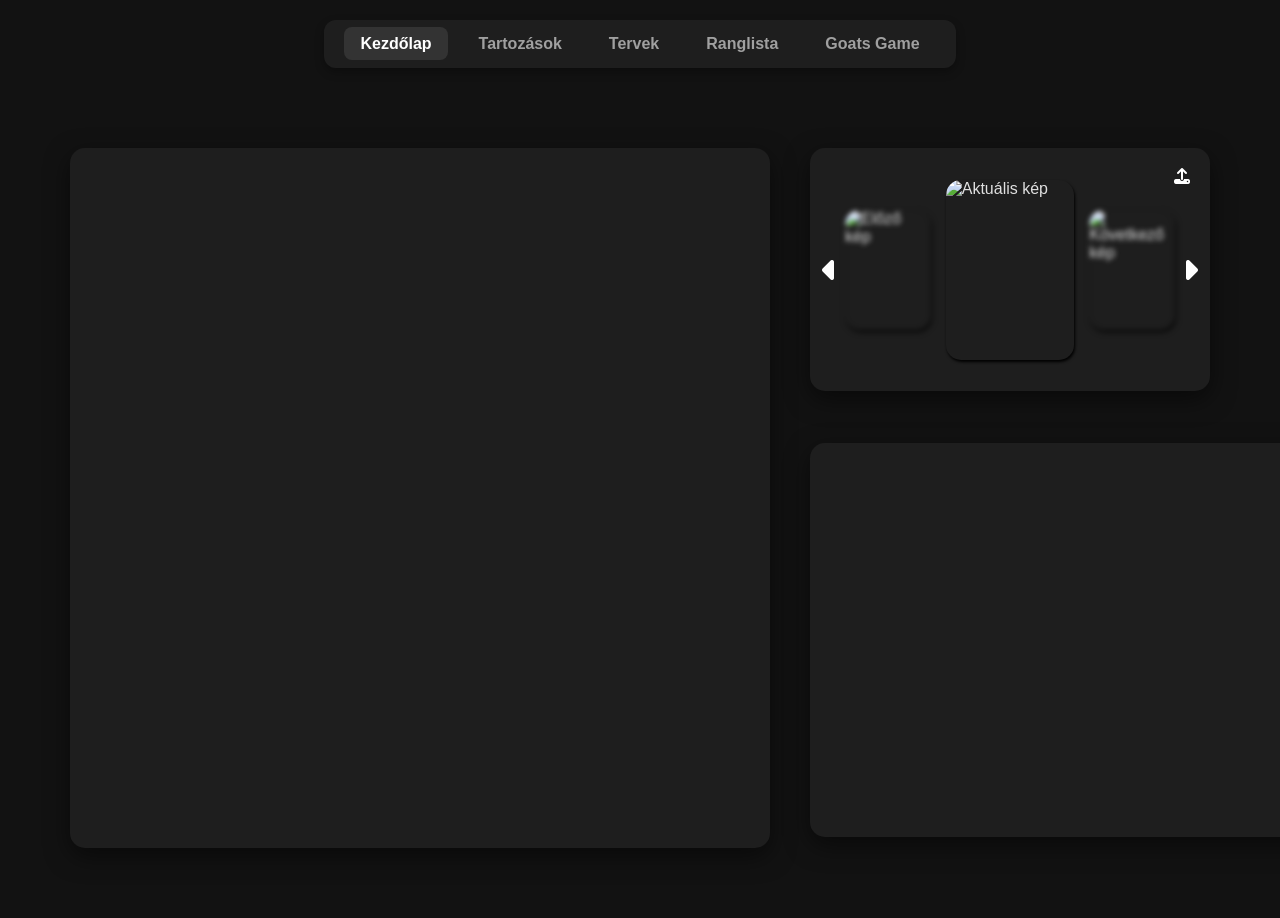
==== index.html @ b1a78726 "Nav bar js-ből" ====
<!DOCTYPE html>
<html lang="hu">

<head>
    <meta charset="UTF-8">
    <meta name="viewport" content="width=device-width, initial-scale=1.0">
    <title>Goats</title>
    <link rel="manifest" href="manifest.json">
    <link rel="stylesheet" href="https://cdnjs.cloudflare.com/ajax/libs/font-awesome/6.5.1/css/all.min.css">
    <link rel="stylesheet" href="Styles/style.css">
    <script src="https://cdn.jsdelivr.net/npm/@supabase/supabase-js@2"></script>
</head>

<body>
    <!--9G68dPhZRLRVHDL1-->
    <ul id="navBar"></ul>

    <!-- Rejtett fájlbeviteli mező a kép feltöltéshez. Mobilon kamera/galéria választót nyit, gépen fájlböngészőt. -->
    <input type="file" id="kepFeltoltesInput" accept="image/*" multiple style="display: none;">

    <div class="hatter">
        <div class="videok">
            <i class="fa-solid fa-caret-left nyil video-nyil"></i>
            <iframe width="600" height="600" src="https://www.youtube.com/embed/qGmIoFmBnKs?autoplay=1&mute=1&rel=0"
                frameborder="0"
                allow="accelerometer; autoplay; clipboard-write; encrypted-media; gyroscope; picture-in-picture"
                allowfullscreen></iframe>
            <i class="fa-solid fa-caret-right nyil video-nyil"></i>
        </div>

        <div class="kepek">
            <a href="#" id="kepFeltoltesGomb" onclick="nyisdMegFajlValasztot(); return false;" title="Kép feltöltése">
                <i class="fa-solid fa-upload"></i>
            </a>
            <i class="fa-solid fa-caret-left nyil" style="color: rgb(255, 255, 255);" onclick="eloKep()"></i>

            <img id="kepBal" class="hatrebb" src="" alt="Előző kép">
            <img id="kepKozep" src="" alt="Aktuális kép">
            <img id="kepJobb" class="hatrebb" src="" alt="Következő kép">

            <i class="fa-solid fa-caret-right nyil" style="color: rgb(255, 255, 255);" onclick="kovKep()"></i>
        </div>

        <div class="naptar">
            <iframe
                src="https://calendar.google.com/calendar/embed?height=600&wkst=2&ctz=Europe%2FBudapest&showPrint=0&hl=hu&showTitle=0&showTabs=0&showTz=0&src=YWtvc2hlcmN6ZWcwOEBnbWFpbC5jb20&src=YWIwMDcxNzM4ODg5MTFjNjI3ZDhiNDNlMjY4ZTE4OTVlNmU2NzUzNGVmNTljN2ZmMGM1MmY4YjJjYmViZDQ2NUBncm91cC5jYWxlbmRhci5nb29nbGUuY29t&src=aHUuaHVuZ2FyaWFuI2hvbGlkYXlAZ3JvdXAudi5jYWxlbmRhci5nb29nbGUuY29t&color=%238e24aa&color=%239e69af&color=%23e67c73"
                style="border-width:0" height="350" frameborder="0" scrolling="no"></iframe>
        </div>
    </div>
</body>

<script src="JS files/supabase-client.js"></script>
<script src="JS files/kep-mozgatas.js"></script>
<script src="JS files/nav.js"></script>
</html>
---- Styles/style.css ----
:root {
    --bg-color: #121212;
    --card-bg: #1e1e1e;
    --text-primary: #e0e0e0;
    --text-secondary: #a0a0a0;
    --border-radius: 12px;
    --box-shadow: 0 4px 10px rgba(0, 0, 0, 0.3);
}

* {
    box-sizing: border-box;
    margin: 0;
    padding: 0;
    font-family: 'Segoe UI', Tahoma, Geneva, Verdana, sans-serif;
}

body {
    background-color: var(--bg-color);
    color: var(--text-primary);
    display: flex;
    flex-direction: column;
    align-items: center;
    min-height: 100vh;
    padding: 20px;
}

ul {
    list-style: none;
    display: flex;
    background-color: var(--card-bg);
    padding: 15px 20px;
    border-radius: var(--border-radius);
    margin-bottom: 30px;
    box-shadow: var(--box-shadow);
    gap: 15px;
}

ul li a {
    text-decoration: none;
    color: var(--text-secondary);
    font-weight: 600;
    padding: 8px 16px;
    border-radius: 8px;
    transition: all 0.3s ease;
}

ul li a:hover,
ul li.active a {
    color: #ffffff;
    background-color: #333333;
}

#kepFeltoltesGomb {
    display: flex;
    align-items: center;
    justify-content: center;
    margin-left: auto;
}

#kepFeltoltesGomb.feltoltes-folyamatban {
    pointer-events: none;
    color: #ffffff;
    background-color: #333333;
    animation: feltoltes-pulzalas 1s ease-in-out infinite;
}

@keyframes feltoltes-pulzalas {

    0%,
    100% {
        opacity: 1;
    }

    50% {
        opacity: 0.4;
    }
}

h1 {
    font-size: 1.8rem;
    margin-bottom: 25px;
    color: #ffffff;
    text-align: center;
}

.hatter {
    display: grid;
    padding: 50px;
    grid-template-columns: 1fr 1fr;
    gap: 40px;
}

.videok {
    margin: auto;
    width: 700px;
    height: 700px;
    display: flex;
    justify-content: center;
    align-items: center;
    background-color: var(--card-bg);
    box-shadow: 0 8px 24px rgba(0, 0, 0, 0.5);
    border-radius: 15px;
    padding: 20px;
    gap: 15px;
    grid-column: 1 / 2;
    grid-row: 1 / 3;
}

.videok iframe {
    width: 600px;
    height: 600px;
    border-radius: 8px;
}

.kepek {
    position: relative; /* Szükséges az abszolút pozicionáláshoz */
    display: flex;
    justify-content: center;
    align-items: center;
    background-color: var(--card-bg);
    box-shadow: 0 8px 24px rgba(0, 0, 0, 0.5);
    border-radius: 15px;
    grid-column: 2 / 4;
    padding: 20px;
    gap: 15px;
}

#kepFeltoltesGomb {
    position: absolute;
    top: 20px;   /* Felső sarokhoz való igazítás */
    right: 20px; /* Jobb sarokhoz való igazítás */
    z-index: 10;
    display: flex;
    align-items: center;
    justify-content: center;
    margin-left: auto;
    color: white;
}

.kepek img {
    border-radius: 15px;
    box-shadow: black 1px 2px 3px;
    width: 180px;
    height: 180px;
    object-fit: cover;
    flex-shrink: 1;
}

.kepek img.hatrebb {
    filter: blur(2.5px);
    width: 120px;
    height: 120px;
}

.kepek i:hover{
    cursor: pointer;
}

.naptar {
    margin: auto;
    background-color: var(--card-bg);
    box-shadow: 0 8px 24px rgba(0, 0, 0, 0.5);
    border-radius: 15px;
    grid-column: 2 / 4;
    padding: 20px;
}

.naptar iframe {
    width: 600px;
    height: 350px;
    filter: invert(90%) hue-rotate(180deg);
}

.nyil {
    font-size: xx-large;
    margin: -.5rem;
}

.video-nyil{
    visibility: hidden;
}

.rovid-szoveg {
    display: none;
}

.teljes-szoveg {
    display: inline;
}

@media screen and (max-width: 1200px) {
    .hatter {
        display: flex;
        flex-direction: column;
        align-items: center;
        padding: 20px;
        width: 100%;
    }

    .videok,
    .kepek,
    .naptar {
        width: 100%;
        max-width: 700px;
        height: auto;
    }

    .videok iframe {
        flex: 1 1 auto;
        min-width: 0;
        width: auto;
        height: auto;
        aspect-ratio: 1 / 1;
    }

    .naptar {
        padding: 15px;
    }

    .naptar iframe {
        width: 100%;
        height: 400px;
    }

    .videok {
        padding: 12px;
        gap: 8px;
    }

    .nyil {
        font-size: 1.4rem;
    }

    .kepek {
        flex-wrap: nowrap;
        justify-content: center;
        padding: 12px;
        gap: 8px;
    }

    #kepFeltoltesGomb{
        top: 10px;
        right: 10px;
    }

    .kepek img {
        flex: 1 1 0;
        width: auto;
        height: auto;
        min-width: 0;
        aspect-ratio: 1 / 1;
        object-fit: cover;
    }

    .kepek img.hatrebb {
        flex: 0 1 auto;
        width: 70px;
        height: 70px;
    }
}



@media (max-width: 600px) {
    body {
        padding: 10px;
    }

    ul {
        flex-direction: row;
        text-align: center;
    }

    .teljes-szoveg {
        display: none;
    }

    .rovid-szoveg {
        display: inline;
    }

    .input-tartozasok,
    .tartozasok-grid {
        grid-template-columns: 1fr;
    }

    .input input[type="text"] {
        width: 40px;
    }
}
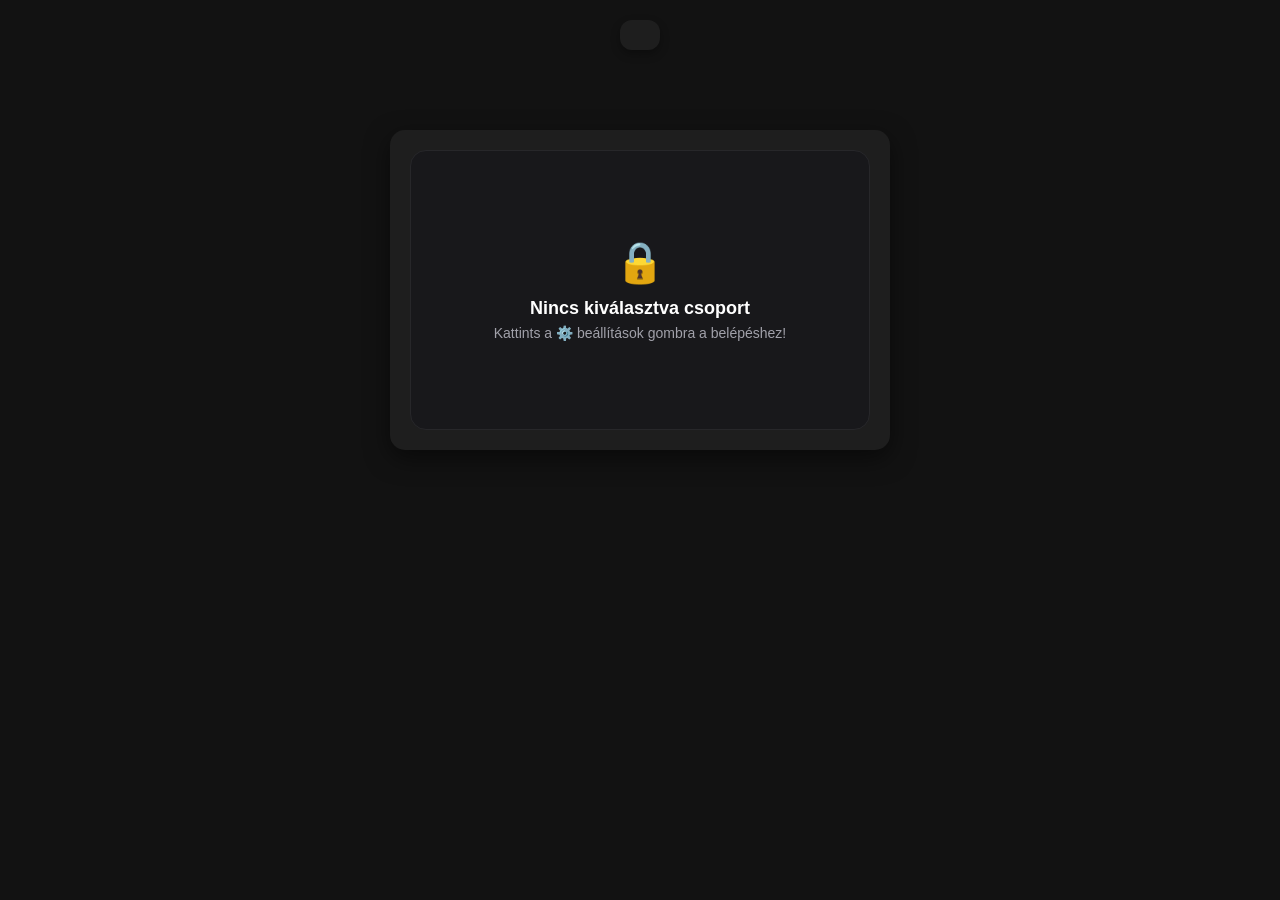
==== commit 4b712b70: "különböző csoport lehetőségek" ====
--- a/index.html
+++ b/index.html
@@ -9,6 +9,7 @@
     <link rel="stylesheet" href="https://cdnjs.cloudflare.com/ajax/libs/font-awesome/6.5.1/css/all.min.css">
     <link rel="stylesheet" href="Styles/style.css">
     <script src="https://cdn.jsdelivr.net/npm/@supabase/supabase-js@2"></script>
+    <script type="module" src="JS files/main.js"></script>
 </head>
 
 <body>
@@ -19,7 +20,7 @@
     <input type="file" id="kepFeltoltesInput" accept="image/*" multiple style="display: none;">
 
     <div class="hatter">
-        <div class="videok">
+        <div class="videok" id="youtube-doboz">
             <i class="fa-solid fa-caret-left nyil video-nyil"></i>
             <iframe width="600" height="600" src="https://www.youtube.com/embed/qGmIoFmBnKs?autoplay=1&mute=1&rel=0"
                 frameborder="0"
@@ -41,7 +42,7 @@
             <i class="fa-solid fa-caret-right nyil" style="color: rgb(255, 255, 255);" onclick="kovKep()"></i>
         </div>
 
-        <div class="naptar">
+        <div class="naptar" id="naptar-doboz">
             <iframe
                 src="https://calendar.google.com/calendar/embed?height=600&wkst=2&ctz=Europe%2FBudapest&showPrint=0&hl=hu&showTitle=0&showTabs=0&showTz=0&src=YWtvc2hlcmN6ZWcwOEBnbWFpbC5jb20&src=YWIwMDcxNzM4ODg5MTFjNjI3ZDhiNDNlMjY4ZTE4OTVlNmU2NzUzNGVmNTljN2ZmMGM1MmY4YjJjYmViZDQ2NUBncm91cC5jYWxlbmRhci5nb29nbGUuY29t&src=aHUuaHVuZ2FyaWFuI2hvbGlkYXlAZ3JvdXAudi5jYWxlbmRhci5nb29nbGUuY29t&color=%238e24aa&color=%239e69af&color=%23e67c73"
                 style="border-width:0" height="350" frameborder="0" scrolling="no"></iframe>
@@ -49,7 +50,5 @@
     </div>
 </body>
 
-<script src="JS files/supabase-client.js"></script>
 <script src="JS files/kep-mozgatas.js"></script>
-<script src="JS files/nav.js"></script>
 </html>
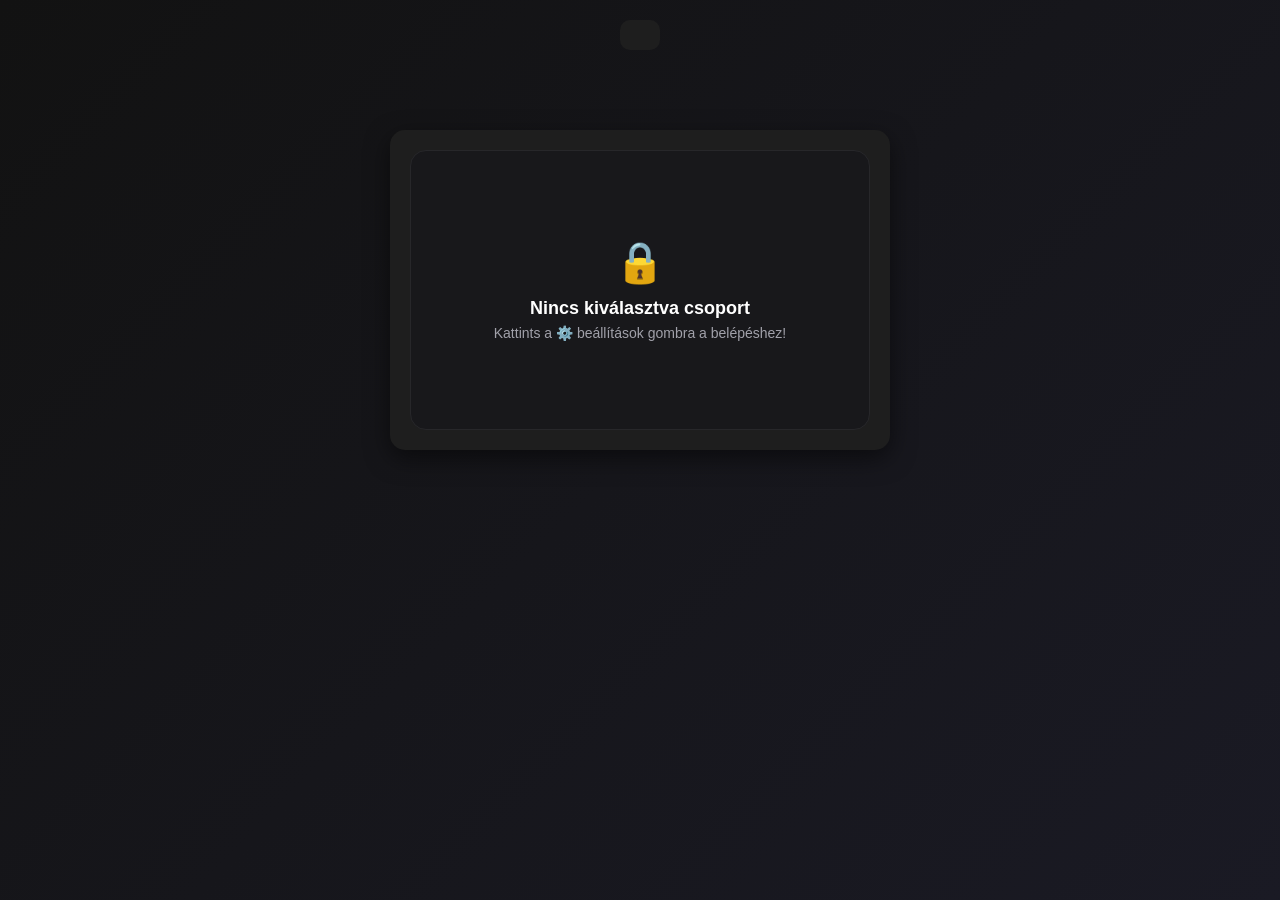
==== commit 3798be39: "Italok felvétele, szín témák, email küldés" ====
--- a/index.html
+++ b/index.html
@@ -33,13 +33,13 @@
             <a href="#" id="kepFeltoltesGomb" onclick="nyisdMegFajlValasztot(); return false;" title="Kép feltöltése">
                 <i class="fa-solid fa-upload"></i>
             </a>
-            <i class="fa-solid fa-caret-left nyil" style="color: rgb(255, 255, 255);" onclick="eloKep()"></i>
+            <i class="fa-solid fa-caret-left nyil" onclick="eloKep()"></i>
 
             <img id="kepBal" class="hatrebb" src="" alt="Előző kép">
             <img id="kepKozep" src="" alt="Aktuális kép">
             <img id="kepJobb" class="hatrebb" src="" alt="Következő kép">
 
-            <i class="fa-solid fa-caret-right nyil" style="color: rgb(255, 255, 255);" onclick="kovKep()"></i>
+            <i class="fa-solid fa-caret-right nyil" onclick="kovKep()"></i>
         </div>
 
         <div class="naptar" id="naptar-doboz">
@@ -51,4 +51,5 @@
 </body>
 
 <script src="JS files/kep-mozgatas.js"></script>
+
 </html>
--- a/Styles/style.css
+++ b/Styles/style.css
@@ -1,10 +1,84 @@
-:root {
+:root, [data-theme="dark"] {
     --bg-color: #121212;
+    --bg-gradient: linear-gradient(135deg, #121212 0%, #1a1a24 100%);
     --card-bg: #1e1e1e;
+    --inner-bg: #242424;
+    --input-bg: #2a2a2a;
+    --border-color: #333333;
     --text-primary: #e0e0e0;
     --text-secondary: #a0a0a0;
-    --border-radius: 12px;
-    --box-shadow: 0 4px 10px rgba(0, 0, 0, 0.3);
+    --accent-color: #6366f1;
+    --accent-hover: #4f46e5;
+}
+
+/* Discord Classic Sötét */
+[data-theme="discord"] {
+    --bg-color: #313338;
+    --bg-gradient: linear-gradient(135deg, #2b2d31 0%, #1e1f22 100%);
+    --card-bg: rgba(43, 45, 49, 0.85);
+    --inner-bg: #1e1f22;
+    --input-bg: #1e1f22;
+    --border-color: #3f4147;
+    --text-primary: #f2f3f5;
+    --text-secondary: #949ba4;
+    --accent-color: #5865f2;
+    --accent-hover: #4752c4;
+}
+
+/* Discord Meleg Barna (az 1. képed alapján) */
+[data-theme="discord-brown"] {
+    --bg-color: #1f1b18;
+    --bg-gradient: linear-gradient(135deg, #2e1c14 0%, #120d0a 100%);
+    --card-bg: rgba(43, 37, 34, 0.85);
+    --inner-bg: #181513;
+    --input-bg: #181513;
+    --border-color: #4a3b32;
+    --text-primary: #f0e6df;
+    --text-secondary: #a3958c;
+    --accent-color: #d97706;
+    --accent-hover: #b45309;
+}
+
+/* Discord Mélylila (a 2. képed alapján) */
+[data-theme="discord-purple"] {
+    --bg-color: #181528;
+    --bg-gradient: linear-gradient(135deg, #2d1f47 0%, #0f0c1b 100%);
+    --card-bg: rgba(35, 31, 58, 0.85);
+    --inner-bg: #121020;
+    --input-bg: #121020;
+    --border-color: #3e3363;
+    --text-primary: #ebdfff;
+    --text-secondary: #998eb8;
+    --accent-color: #8b5cf6;
+    --accent-hover: #7c3aed;
+}
+
+/* Cyberpunk Neon */
+[data-theme="cyberpunk"] {
+    --bg-color: #0d0f18;
+    --bg-gradient: linear-gradient(135deg, #1f092b 0%, #081226 100%);
+    --card-bg: rgba(21, 24, 40, 0.85);
+    --inner-bg: #090a10;
+    --input-bg: #090a10;
+    --border-color: #2b3254;
+    --text-primary: #00ffcc;
+    --text-secondary: #708090;
+    --accent-color: #ff0055;
+    --accent-hover: #cc0044;
+}
+
+/* Világos téma átmenettel */
+[data-theme="light"] {
+    --bg-color: #f4f4f5;
+    --bg-gradient: linear-gradient(135deg, #e4e4e7 0%, #ffffff 100%);
+    --card-bg: #ffffff;
+    --inner-bg: #f0f0f2;
+    --input-bg: #ffffff;
+    --border-color: #e4e4e7;
+    --text-primary: #18181b;
+    --text-secondary: #71717a;
+    --accent-color: #4f46e5;
+    --accent-hover: #4338ca;
 }
 
 * {
@@ -15,7 +89,8 @@
 }
 
 body {
-    background-color: var(--bg-color);
+    background: var(--bg-gradient, var(--bg-color));
+    background-attachment: fixed;
     color: var(--text-primary);
     display: flex;
     flex-direction: column;
@@ -44,10 +119,17 @@
     transition: all 0.3s ease;
 }
 
-ul li a:hover,
+ul li a:hover {
+    color: var(--text-primary);
+    background-color: var(--inner-bg);
+}
 ul li.active a {
     color: #ffffff;
-    background-color: #333333;
+    background-color: var(--accent-color);
+}
+
+#navBar{
+    border-radius: 10px;
 }
 
 #kepFeltoltesGomb {
@@ -127,14 +209,18 @@
 
 #kepFeltoltesGomb {
     position: absolute;
-    top: 20px;   /* Felső sarokhoz való igazítás */
-    right: 20px; /* Jobb sarokhoz való igazítás */
+    top: 20px;
+    right: 20px;
     z-index: 10;
     display: flex;
     align-items: center;
     justify-content: center;
-    margin-left: auto;
-    color: white;
+    color: var(--text-secondary);
+    transition: color 0.2s ease;
+}
+
+#kepFeltoltesGomb:hover {
+    color: var(--text-primary);
 }
 
 .kepek img {
@@ -174,6 +260,13 @@
 .nyil {
     font-size: xx-large;
     margin: -.5rem;
+    color: var(--text-secondary);
+    transition: color 0.2s ease, transform 0.2s ease;
+}
+
+.nyil:hover {
+    color: var(--text-primary);
+    transform: scale(1.15);
 }
 
 .video-nyil{
@@ -187,6 +280,30 @@
 .teljes-szoveg {
     display: inline;
 }
+
+#settings-btn {
+        position: fixed;
+        top: 15px;
+        right: 15px;
+        z-index: 9999;
+        background: #1e1e24;
+        color: #fff;
+        border: 1px solid #333;
+        border-radius: 50%;
+        width: 44px;
+        height: 44px;
+        font-size: 20px;
+        cursor: pointer;
+        box-shadow: 0 4px 10px rgba(0,0,0,0.3);
+      }
+
+      @media (max-width: 600px) {
+        #settings-btn {
+          top: auto;
+          bottom: 15px;
+          right: 15px;
+        }
+      }
 
 @media screen and (max-width: 1200px) {
     .hatter {
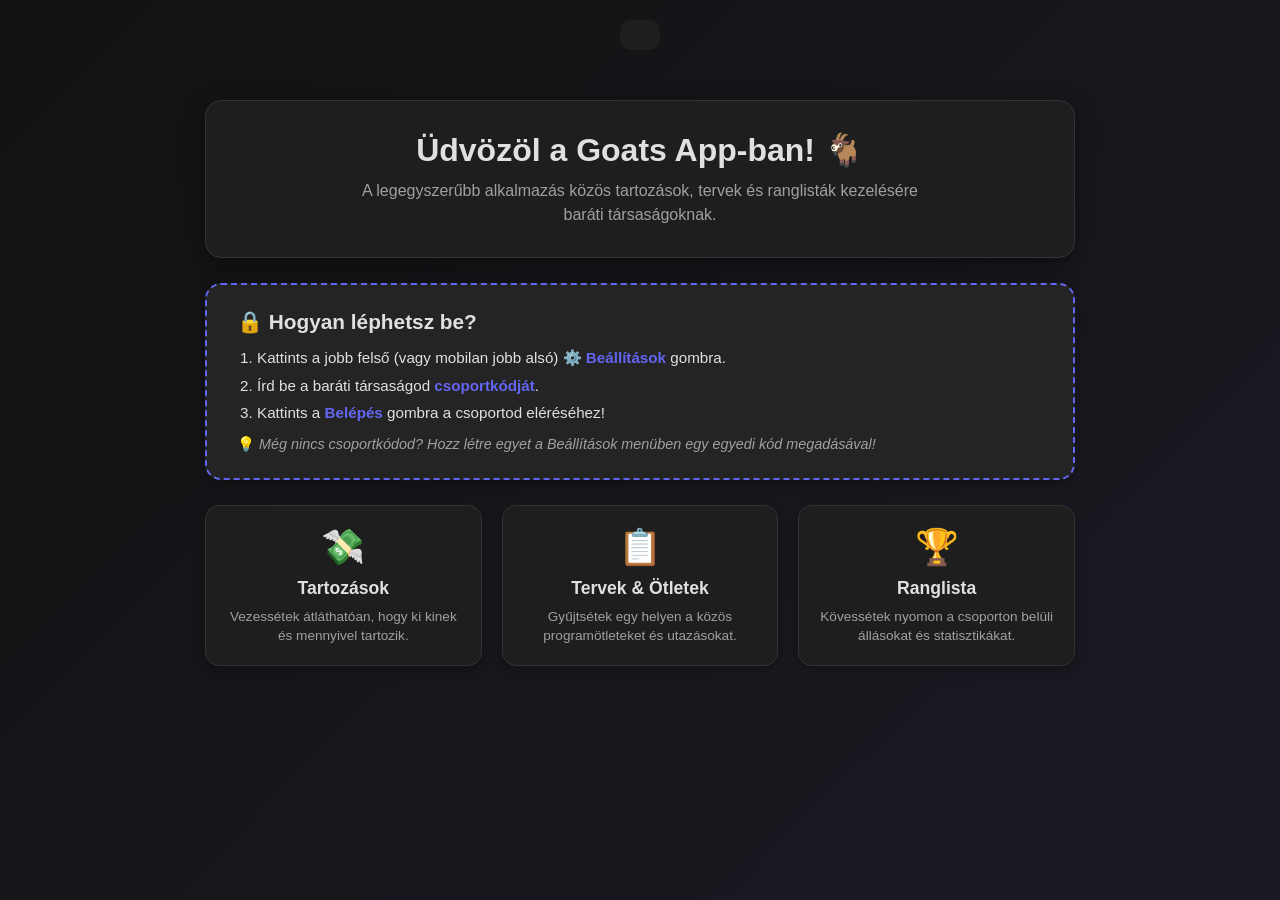
==== commit 409991b2: "Tartozás, Terv, Főoldal, Beállítások módosítása" ====
--- a/index.html
+++ b/index.html
@@ -10,17 +10,54 @@
     <link rel="stylesheet" href="Styles/style.css">
     <script src="https://cdn.jsdelivr.net/npm/@supabase/supabase-js@2"></script>
     <script type="module" src="JS files/main.js"></script>
+    <script src="JS files/index.js"></script>
+    <script src="JS files/kep-mozgatas.js"></script>
 </head>
 
 <body>
-    <!--9G68dPhZRLRVHDL1-->
     <ul id="navBar"></ul>
 
-    <!-- Rejtett fájlbeviteli mező a kép feltöltéshez. Mobilon kamera/galéria választót nyit, gépen fájlböngészőt. -->
-    <input type="file" id="kepFeltoltesInput" accept="image/*" multiple style="display: none;">
+    <div id="kijelentkezett-nezet" class="index-container" style="display: none;">
+        <header class="hero-section">
+            <h1>Üdvözöl a Goats App-ban! 🐐</h1>
+            <p class="hero-subtitle">
+                A legegyszerűbb alkalmazás közös tartozások, tervek és ranglisták kezelésére baráti társaságoknak.
+            </p>
+        </header>
 
-    <div class="hatter">
-        <div class="videok" id="youtube-doboz">
+        <section class="login-guide-card">
+            <h2>🔒 Hogyan léphetsz be?</h2>
+            <ol class="steps-list">
+                <li>Kattints a jobb felső (vagy mobilan jobb alsó) <strong>⚙️ Beállítások</strong> gombra.</li>
+                <li>Írd be a baráti társaságod <strong>csoportkódját</strong>.</li>
+                <li>Kattints a <strong>Belépés</strong> gombra a csoportod eléréséhez!</li>
+            </ol>
+            <p class="notice-text">
+                💡 <em>Még nincs csoportkódod? Hozz létre egyet a Beállítások menüben egy egyedi kód megadásával!</em>
+            </p>
+        </section>
+
+        <section class="features-grid">
+            <div class="feature-card">
+                <div class="feature-icon">💸</div>
+                <h3>Tartozások</h3>
+                <p>Vezessétek átláthatóan, hogy ki kinek és mennyivel tartozik.</p>
+            </div>
+            <div class="feature-card">
+                <div class="feature-icon">📋</div>
+                <h3>Tervek & Ötletek</h3>
+                <p>Gyűjtsétek egy helyen a közös programötleteket és utazásokat.</p>
+            </div>
+            <div class="feature-card">
+                <div class="feature-icon">🏆</div>
+                <h3>Ranglista</h3>
+                <p>Kövessétek nyomon a csoporton belüli állásokat és statisztikákat.</p>
+            </div>
+        </section>
+    </div>
+
+    <div id="bejelentkezett-nezet" class="hatter" style="display: none;">
+         <div class="videok" id="youtube-doboz">
             <i class="fa-solid fa-caret-left nyil video-nyil"></i>
             <iframe width="600" height="600" src="https://www.youtube.com/embed/qGmIoFmBnKs?autoplay=1&mute=1&rel=0"
                 frameborder="0"
@@ -30,6 +67,7 @@
         </div>
 
         <div class="kepek">
+            <input type="file" id="kepFeltoltesInput" accept="image/*" multiple style="display: none;">
             <a href="#" id="kepFeltoltesGomb" onclick="nyisdMegFajlValasztot(); return false;" title="Kép feltöltése">
                 <i class="fa-solid fa-upload"></i>
             </a>
@@ -43,13 +81,9 @@
         </div>
 
         <div class="naptar" id="naptar-doboz">
-            <iframe
-                src="https://calendar.google.com/calendar/embed?height=600&wkst=2&ctz=Europe%2FBudapest&showPrint=0&hl=hu&showTitle=0&showTabs=0&showTz=0&src=YWtvc2hlcmN6ZWcwOEBnbWFpbC5jb20&src=YWIwMDcxNzM4ODg5MTFjNjI3ZDhiNDNlMjY4ZTE4OTVlNmU2NzUzNGVmNTljN2ZmMGM1MmY4YjJjYmViZDQ2NUBncm91cC5jYWxlbmRhci5nb29nbGUuY29t&src=aHUuaHVuZ2FyaWFuI2hvbGlkYXlAZ3JvdXAudi5jYWxlbmRhci5nb29nbGUuY29t&color=%238e24aa&color=%239e69af&color=%23e67c73"
-                style="border-width:0" height="350" frameborder="0" scrolling="no"></iframe>
+           <h1>Naptár hamarosan...</h1>
         </div>
     </div>
 </body>
 
-<script src="JS files/kep-mozgatas.js"></script>
-
 </html>
--- a/Styles/style.css
+++ b/Styles/style.css
@@ -195,7 +195,7 @@
 }
 
 .kepek {
-    position: relative; /* Szükséges az abszolút pozicionáláshoz */
+    position: relative; 
     display: flex;
     justify-content: center;
     align-items: center;
@@ -205,6 +205,7 @@
     grid-column: 2 / 4;
     padding: 20px;
     gap: 15px;
+    height: fit-content;
 }
 
 #kepFeltoltesGomb {
@@ -243,12 +244,132 @@
 }
 
 .naptar {
-    margin: auto;
     background-color: var(--card-bg);
     box-shadow: 0 8px 24px rgba(0, 0, 0, 0.5);
     border-radius: 15px;
     grid-column: 2 / 4;
-    padding: 20px;
+}
+
+.naptar h1{
+    margin: auto;
+    font-size: 2rem;
+}.index-container {
+    width: 100%;
+    max-width: 900px;
+    display: flex;
+    flex-direction: column; /* Egymás alá rendezi a fő szekciókat */
+    gap: 25px;
+    margin: 20px auto;
+    padding: 0 15px;
+}
+
+/* Hero Fejléc */
+.hero-section {
+    background-color: var(--card-bg, #1e1e24);
+    padding: 30px 20px;
+    border-radius: 16px;
+    text-align: center;
+    box-shadow: 0 8px 24px rgba(0, 0, 0, 0.4);
+    border: 1px solid var(--border-color, #333);
+}
+
+.hero-section h1 {
+    font-size: 2rem;
+    margin-bottom: 10px;
+    color: var(--text-primary, #fff);
+}
+
+.hero-subtitle {
+    font-size: 1rem;
+    color: var(--text-secondary, #aaa);
+    max-width: 600px;
+    margin: 0 auto;
+    line-height: 1.5;
+}
+
+/* Bejelentkezési kártya */
+.login-guide-card {
+    background-color: var(--inner-bg, #181513);
+    border: 2px dashed var(--accent-color, #d97706);
+    padding: 25px 30px;
+    border-radius: 16px;
+    box-shadow: 0 4px 15px rgba(0,0,0,0.3);
+}
+
+.login-guide-card h2 {
+    font-size: 1.3rem;
+    margin-bottom: 15px;
+    color: var(--text-primary, #fff);
+}
+
+.steps-list {
+    margin-left: 20px;
+    display: flex;
+    flex-direction: column;
+    gap: 10px;
+    color: var(--text-primary, #fff);
+    font-size: 0.95rem;
+}
+
+.steps-list strong {
+    color: var(--accent-color, #d97706);
+}
+
+.notice-text {
+    margin-top: 15px;
+    font-size: 0.9rem;
+    color: var(--text-secondary, #aaa);
+}
+
+/* Funkció kártyák grid */
+.features-grid {
+    display: grid;
+    grid-template-columns: repeat(3, 1fr);
+    gap: 20px;
+}
+
+.feature-card {
+    background-color: var(--card-bg, #1e1e24);
+    padding: 20px 15px;
+    border-radius: 14px;
+    text-align: center;
+    border: 1px solid var(--border-color, #333);
+    box-shadow: 0 4px 12px rgba(0, 0, 0, 0.2);
+    display: flex;
+    flex-direction: column;
+    align-items: center;
+}
+
+.feature-icon {
+    font-size: 2.2rem;
+    margin-bottom: 10px;
+}
+
+.feature-card h3 {
+    font-size: 1.1rem;
+    margin-bottom: 8px;
+    color: var(--text-primary, #fff);
+}
+
+.feature-card p {
+    font-size: 0.85rem;
+    color: var(--text-secondary, #aaa);
+    line-height: 1.4;
+}
+
+/* Reszponzivitás mobilon */
+@media (max-width: 768px) {
+    .features-grid {
+        grid-template-columns: 1fr;
+    }
+
+    .hero-section h1 {
+        font-size: 1.6rem;
+    }
+
+    .login-guide-card {
+        padding: 20px;
+    }
 }
 
 .naptar iframe {
@@ -404,4 +525,212 @@
     .input input[type="text"] {
         width: 40px;
     }
+}
+
+/* Settings Modal & Button Stílusok */
+#settings-btn {
+    position: fixed;
+    top: 15px;
+    right: 15px;
+    z-index: 9999;
+    background: var(--card-bg);
+    color: var(--text-primary);
+    border: 1px solid var(--border-color);
+    border-radius: 50%;
+    width: 44px;
+    height: 44px;
+    font-size: 20px;
+    cursor: pointer;
+    box-shadow: 0 4px 10px rgba(0, 0, 0, 0.3);
+    transition: transform 0.2s ease, background-color 0.2s ease;
+}
+
+#settings-btn:hover {
+    transform: scale(1.05);
+    background-color: var(--inner-bg);
+}
+
+.sm-overlay {
+    display: none;
+    position: fixed;
+    inset: 0;
+    background: rgba(0, 0, 0, 0.75);
+    justify-content: center;
+    align-items: center;
+    z-index: 10000;
+    backdrop-filter: blur(4px);
+}
+
+.sm-card {
+    background: var(--card-bg);
+    color: var(--text-primary);
+    padding: 24px;
+    border-radius: 16px;
+    width: 90%;
+    max-width: 380px;
+    border: 1px solid var(--border-color);
+    position: relative;
+    box-shadow: 0 10px 25px rgba(0, 0, 0, 0.5);
+}
+
+.sm-header {
+    display: flex;
+    justify-content: space-between;
+    align-items: center;
+    margin-bottom: 15px;
+}
+
+.sm-header h3 {
+    margin: 0;
+    color: var(--text-primary);
+}
+
+.sm-close-btn {
+    background: none;
+    border: none;
+    color: var(--text-secondary);
+    font-size: 24px;
+    cursor: pointer;
+    line-height: 1;
+    padding: 0 4px;
+}
+
+.sm-label {
+    font-size: 12px;
+    color: var(--text-secondary);
+    display: block;
+    margin-bottom: 4px;
+}
+
+.sm-input {
+    width: 100%;
+    padding: 10px;
+    margin-bottom: 15px;
+    border-radius: 8px;
+    border: 1px solid var(--border-color);
+    background: var(--input-bg);
+    color: var(--text-primary);
+    box-sizing: border-box;
+}
+
+.sm-notice {
+    font-size: 12px;
+    color: #eab308;
+    margin: -5px 0 15px;
+}
+
+.sm-btn {
+    width: 100%;
+    padding: 12px;
+    font-weight: bold;
+    border: none;
+    border-radius: 8px;
+    cursor: pointer;
+    transition: opacity 0.2s ease;
+}
+
+.sm-btn:hover {
+    opacity: 0.9;
+}
+
+.sm-btn-save {
+    background: #22c55e;
+    color: #fff;
+}
+
+.sm-btn-logout {
+    display: none;
+    margin-top: 10px;
+    background: #ef4444;
+    color: #fff;
+}
+
+#settings-status {
+    font-size: 13px;
+    text-align: center;
+    margin: 10px 0 0;
+}
+
+@media (max-width: 600px) {
+    #settings-btn {
+        top: auto;
+        bottom: 15px;
+        right: 15px;
+    }
+}
+
+/* Custom Single Select Dropdown (Mint a Tartozásoknál) */
+.custom-dropdown {
+    position: relative;
+    width: 100%;
+    margin-bottom: 15px;
+}
+
+.dropdown-selected {
+    width: 100%;
+    padding: 10px 14px;
+    border-radius: 8px;
+    border: 1px solid var(--border-color);
+    background: var(--input-bg);
+    color: var(--text-primary);
+    cursor: pointer;
+    display: flex;
+    justify-content: space-between;
+    align-items: center;
+    font-size: 14px;
+    box-sizing: border-box;
+    transition: border-color 0.2s ease, background-color 0.2s ease;
+}
+
+.dropdown-selected:hover {
+    border-color: var(--accent-color);
+    background: var(--inner-bg);
+}
+
+.dropdown-selected .arrow {
+    font-size: 10px;
+    color: var(--text-secondary);
+    transition: transform 0.2s ease;
+}
+
+.custom-dropdown.open .dropdown-selected .arrow {
+    transform: rotate(180deg);
+}
+
+.dropdown-options {
+    display: none;
+    position: absolute;
+    top: calc(100% + 4px);
+    left: 0;
+    right: 0;
+    background: var(--card-bg);
+    border: 1px solid var(--border-color);
+    border-radius: 8px;
+    max-height: 160px;
+    overflow-y: auto;
+    z-index: 10005;
+    box-shadow: 0 8px 20px rgba(0, 0, 0, 0.4);
+}
+
+.custom-dropdown.open .dropdown-options {
+    display: block;
+}
+
+.dropdown-option {
+    padding: 10px 14px;
+    color: var(--text-primary);
+    cursor: pointer;
+    font-size: 14px;
+    transition: background-color 0.15s ease;
+}
+
+.dropdown-option:hover {
+    background: var(--inner-bg);
+    color: var(--accent-color);
+}
+
+.dropdown-option.selected {
+    background: var(--accent-color);
+    color: #ffffff;
+    font-weight: bold;
 }
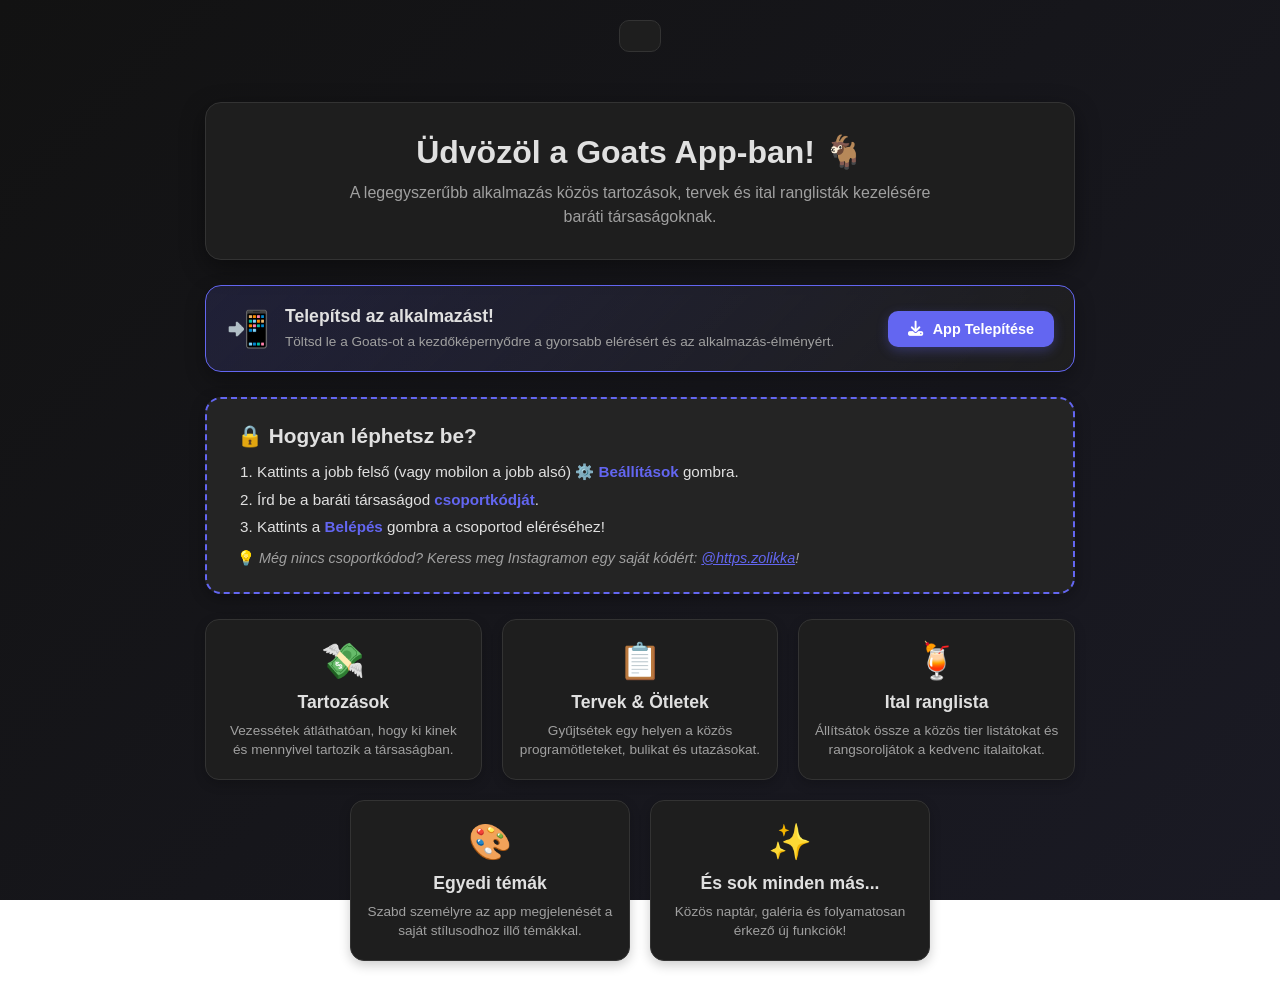
==== commit a0aaf924: "Ranglistánál szűrési lehetőségek, alap főképernyő" ====
--- a/index.html
+++ b/index.html
@@ -7,33 +7,55 @@
     <title>Goats</title>
     <link rel="manifest" href="manifest.json">
     <link rel="stylesheet" href="https://cdnjs.cloudflare.com/ajax/libs/font-awesome/6.5.1/css/all.min.css">
-    <link rel="stylesheet" href="Styles/style.css">
+    <link rel="stylesheet" href="css/main.css">
+
     <script src="https://cdn.jsdelivr.net/npm/@supabase/supabase-js@2"></script>
-    <script type="module" src="JS files/main.js"></script>
-    <script src="JS files/index.js"></script>
-    <script src="JS files/kep-mozgatas.js"></script>
+
+    <script type="module" src="js/main.js"></script>
+
+    <script defer src="js/pages/index.js"></script>
+    <script defer src="js/utils/galeria.js"></script>
+    <script defer src="js/components/naptar.js"></script>
 </head>
 
 <body>
     <ul id="navBar"></ul>
 
-    <div id="kijelentkezett-nezet" class="index-container" style="display: none;">
+    <div id="kijelentkezett-nezet" class="index-container">
         <header class="hero-section">
             <h1>Üdvözöl a Goats App-ban! 🐐</h1>
             <p class="hero-subtitle">
-                A legegyszerűbb alkalmazás közös tartozások, tervek és ranglisták kezelésére baráti társaságoknak.
+                A legegyszerűbb alkalmazás közös tartozások, tervek és ital ranglisták kezelésére baráti társaságoknak.
             </p>
         </header>
-
+        <section id="pwa-install-card" class="install-card">
+            <div class="install-content">
+                <div class="install-icon">📲</div>
+                <div class="install-text">
+                    <h3>Telepítsd az alkalmazást!</h3>
+                    <p>Töltsd le a Goats-ot a kezdőképernyődre a gyorsabb elérésért és az alkalmazás-élményért.</p>
+                    <p id="ios-notice" class="ios-notice hidden">
+                        💡 <strong>iOS (iPhone) esetén:</strong> Nyomj a Safari <strong>Megosztás</strong> gombjára (<i
+                            class="fa-solid fa-share-from-square"></i>), majd válaszd a <strong>"Hozzáadás a
+                            kezdőképernyőhöz"</strong> lehetőséget!
+                    </p>
+                </div>
+                <button id="pwa-install-btn" class="gomb-uj-ital install-btn">
+                    <i class="fa-solid fa-download"></i> App Telepítése
+                </button>
+            </div>
+        </section>
         <section class="login-guide-card">
             <h2>🔒 Hogyan léphetsz be?</h2>
             <ol class="steps-list">
-                <li>Kattints a jobb felső (vagy mobilan jobb alsó) <strong>⚙️ Beállítások</strong> gombra.</li>
+                <li>Kattints a jobb felső (vagy mobilon a jobb alsó) <strong>⚙️ Beállítások</strong> gombra.</li>
                 <li>Írd be a baráti társaságod <strong>csoportkódját</strong>.</li>
                 <li>Kattints a <strong>Belépés</strong> gombra a csoportod eléréséhez!</li>
             </ol>
             <p class="notice-text">
-                💡 <em>Még nincs csoportkódod? Hozz létre egyet a Beállítások menüben egy egyedi kód megadásával!</em>
+                💡 <em>Még nincs csoportkódod? Keress meg Instagramon egy saját kódért: <a
+                        href="https://www.instagram.com/https.zolikka/" target="_blank"
+                        class="tos-link">@https.zolikka</a>!</em>
             </p>
         </section>
 
@@ -41,23 +63,33 @@
             <div class="feature-card">
                 <div class="feature-icon">💸</div>
                 <h3>Tartozások</h3>
-                <p>Vezessétek átláthatóan, hogy ki kinek és mennyivel tartozik.</p>
+                <p>Vezessétek átláthatóan, hogy ki kinek és mennyivel tartozik a társaságban.</p>
             </div>
             <div class="feature-card">
                 <div class="feature-icon">📋</div>
                 <h3>Tervek & Ötletek</h3>
-                <p>Gyűjtsétek egy helyen a közös programötleteket és utazásokat.</p>
+                <p>Gyűjtsétek egy helyen a közös programötleteket, bulikat és utazásokat.</p>
             </div>
             <div class="feature-card">
-                <div class="feature-icon">🏆</div>
-                <h3>Ranglista</h3>
-                <p>Kövessétek nyomon a csoporton belüli állásokat és statisztikákat.</p>
+                <div class="feature-icon">🍹</div>
+                <h3>Ital ranglista</h3>
+                <p>Állítsátok össze a közös tier listátokat és rangsoroljátok a kedvenc italaitokat.</p>
+            </div>
+            <div class="feature-card">
+                <div class="feature-icon">🎨</div>
+                <h3>Egyedi témák</h3>
+                <p>Szabd személyre az app megjelenését a saját stílusodhoz illő témákkal.</p>
+            </div>
+            <div class="feature-card">
+                <div class="feature-icon">✨</div>
+                <h3>És sok minden más...</h3>
+                <p>Közös naptár, galéria és folyamatosan érkező új funkciók!</p>
             </div>
         </section>
     </div>
 
-    <div id="bejelentkezett-nezet" class="hatter" style="display: none;">
-         <div class="videok" id="youtube-doboz">
+    <div id="bejelentkezett-nezet" class="hatter">
+        <div class="videok" id="youtube-doboz">
             <i class="fa-solid fa-caret-left nyil video-nyil"></i>
             <iframe width="600" height="600" src="https://www.youtube.com/embed/qGmIoFmBnKs?autoplay=1&mute=1&rel=0"
                 frameborder="0"
@@ -80,8 +112,37 @@
             <i class="fa-solid fa-caret-right nyil" onclick="kovKep()"></i>
         </div>
 
-        <div class="naptar" id="naptar-doboz">
-           <h1>Naptár hamarosan...</h1>
+        <div class="naptar-kontener">
+            <div class="naptar-fejlec">
+                <button id="elozo-honap-btn">&lt;</button>
+                <h2 id="naptar-honap-nev">2026 Szeptember</h2>
+                <button id="kovetkezo-honap-btn">&gt;</button>
+            </div>
+
+            <div class="naptar-napok-fejlec">
+                <span>H</span><span>K</span><span>Sze</span><span>Cs</span><span>P</span><span>Szo</span><span>V</span>
+            </div>
+
+            <div id="naptar-rács" class="naptar-racs"></div>
+
+            <button id="uj-esemeny-gomb" class="sm-btn sm-btn-save" style="margin-top: 15px;">+ Új esemény</button>
+        </div>
+
+        <!-- Új Esemény Modal -->
+        <div id="esemeny-modal" class="sm-overlay">
+            <div class="sm-card">
+                <div class="sm-header">
+                    <h3>Esemény hozzáadása</h3>
+                    <button id="close-esemeny-modal" class="sm-close-btn">&times;</button>
+                </div>
+                <label class="sm-label">Esemény neve:</label>
+                <input type="text" id="esemeny-cim-input" class="sm-input" placeholder="Pl. Buli, Mozi, Sörözés" />
+
+                <label class="sm-label">Dátum:</label>
+                <input type="date" id="esemeny-datum-input" class="sm-input" />
+
+                <button id="ment-esemeny-btn" class="sm-btn sm-btn-save">Mentés</button>
+            </div>
         </div>
     </div>
 </body>
--- a/css/main.css
+++ b/css/main.css
@@ -0,0 +1,1022 @@
+/* ==========================================================================
+   1. TÉMÁK ÉS CSS VÁLTOZÓK (THEMES & VARIABLES)
+   ========================================================================== */
+
+/* Dark (Alapértelmezett) */
+:root,
+[data-theme="dark"] {
+    --bg-color: #121212;
+    --bg-gradient: linear-gradient(135deg, #121212 0%, #1a1a24 100%);
+    --card-bg: #1e1e1e;
+    --inner-bg: #242424;
+    --input-bg: #2a2a2a;
+    --border-color: #333333;
+    --text-primary: #e0e0e0;
+    --text-secondary: #a0a0a0;
+    --accent-color: #6366f1;
+    --accent-hover: #4f46e5;
+}
+
+/* Discord Classic Sötét */
+[data-theme="discord"] {
+    --bg-color: #313338;
+    --bg-gradient: linear-gradient(135deg, #2b2d31 0%, #1e1f22 100%);
+    --card-bg: rgba(43, 45, 49, 0.85);
+    --inner-bg: #1e1f22;
+    --input-bg: #1e1f22;
+    --border-color: #3f4147;
+    --text-primary: #f2f3f5;
+    --text-secondary: #949ba4;
+    --accent-color: #5865f2;
+    --accent-hover: #4752c4;
+}
+
+/* Discord Meleg Barna */
+[data-theme="discord-brown"] {
+    --bg-color: #1f1b18;
+    --bg-gradient: linear-gradient(135deg, #2e1c14 0%, #120d0a 100%);
+    --card-bg: rgba(43, 37, 34, 0.85);
+    --inner-bg: #181513;
+    --input-bg: #181513;
+    --border-color: #4a3b32;
+    --text-primary: #f0e6df;
+    --text-secondary: #a3958c;
+    --accent-color: #d97706;
+    --accent-hover: #b45309;
+}
+
+/* Discord Mélylila */
+[data-theme="discord-purple"] {
+    --bg-color: #181528;
+    --bg-gradient: linear-gradient(135deg, #2d1f47 0%, #0f0c1b 100%);
+    --card-bg: rgba(35, 31, 58, 0.85);
+    --inner-bg: #121020;
+    --input-bg: #121020;
+    --border-color: #3e3363;
+    --text-primary: #ebdfff;
+    --text-secondary: #998eb8;
+    --accent-color: #8b5cf6;
+    --accent-hover: #7c3aed;
+}
+
+/* Cyberpunk Neon */
+[data-theme="cyberpunk"] {
+    --bg-color: #0d0f18;
+    --bg-gradient: linear-gradient(135deg, #1f092b 0%, #081226 100%);
+    --card-bg: rgba(21, 24, 40, 0.85);
+    --inner-bg: #090a10;
+    --input-bg: #090a10;
+    --border-color: #2b3254;
+    --text-primary: #00ffcc;
+    --text-secondary: #708090;
+    --accent-color: #ff0055;
+    --accent-hover: #cc0044;
+}
+
+/* Világos téma */
+[data-theme="light"] {
+    --bg-color: #f4f4f5;
+    --bg-gradient: linear-gradient(135deg, #e4e4e7 0%, #ffffff 100%);
+    --card-bg: #ffffff;
+    --inner-bg: #f0f0f2;
+    --input-bg: #ffffff;
+    --border-color: #e4e4e7;
+    --text-primary: #18181b;
+    --text-secondary: #71717a;
+    --accent-color: #4f46e5;
+    --accent-hover: #4338ca;
+}
+
+/* ==========================================================================
+   2. GLOBÁLIS ALAPBEÁLLÍTÁSOK (RESET & BASE STYLES)
+   ========================================================================== */
+
+* {
+    box-sizing: border-box;
+    margin: 0;
+    padding: 0;
+    font-family: 'Segoe UI', Tahoma, Geneva, Verdana, sans-serif;
+}
+
+html,
+body {
+    overflow-x: hidden;
+    width: 100%;
+}
+
+body {
+    background: var(--bg-gradient, var(--bg-color));
+    background-attachment: fixed;
+    color: var(--text-primary);
+    display: flex;
+    flex-direction: column;
+    align-items: center;
+    min-height: 100vh;
+    padding: 20px;
+}
+
+h1 {
+    font-size: 1.8rem;
+    margin-bottom: 25px;
+    color: #ffffff;
+    text-align: center;
+}
+
+.hidden {
+    display: none !important;
+}
+
+/* ==========================================================================
+   3. NAVIGÁCIÓS BÁR (NAVBAR)
+   ========================================================================== */
+
+ul {
+    list-style: none;
+    display: flex;
+    background-color: var(--card-bg);
+    padding: 15px 20px;
+    border-radius: var(--border-radius, 10px);
+    margin-bottom: 30px;
+    box-shadow: var(--box-shadow);
+    gap: 15px;
+}
+
+#navBar {
+    border-radius: 10px;
+    border: 1px solid var(--border-color);
+}
+
+ul li a {
+    text-decoration: none;
+    color: var(--text-secondary);
+    font-weight: 600;
+    padding: 8px 16px;
+    border-radius: 8px;
+    transition: all 0.3s ease;
+}
+
+ul li a:hover {
+    color: var(--text-primary);
+    background-color: var(--inner-bg);
+}
+
+ul li.active a {
+    color: #ffffff;
+    background-color: var(--accent-color);
+}
+
+/* ==========================================================================
+   4. KIJELENTKEZETT NÉZET (LANDING PAGE / INDEX CONTAINER)
+   ========================================================================== */
+
+.index-container {
+    width: 100%;
+    max-width: 900px;
+    display: flex;
+    flex-direction: column;
+    gap: 25px;
+    margin: 20px auto;
+    padding: 0 15px;
+}
+
+.hero-section {
+    background-color: var(--card-bg, #1e1e24);
+    padding: 30px 20px;
+    border-radius: 16px;
+    text-align: center;
+    box-shadow: 0 8px 24px rgba(0, 0, 0, 0.4);
+    border: 1px solid var(--border-color, #333);
+}
+
+.hero-section h1 {
+    font-size: 2rem;
+    margin-bottom: 10px;
+    color: var(--text-primary, #fff);
+}
+
+.hero-subtitle {
+    font-size: 1rem;
+    color: var(--text-secondary, #aaa);
+    max-width: 600px;
+    margin: 0 auto;
+    line-height: 1.5;
+}
+
+.login-guide-card {
+    background-color: var(--inner-bg, #181513);
+    border: 2px dashed var(--accent-color, #d97706);
+    padding: 25px 30px;
+    border-radius: 16px;
+    box-shadow: 0 4px 15px rgba(0, 0, 0, 0.3);
+}
+
+.login-guide-card h2 {
+    font-size: 1.3rem;
+    margin-bottom: 15px;
+    color: var(--text-primary, #fff);
+}
+
+.steps-list {
+    margin-left: 20px;
+    display: flex;
+    flex-direction: column;
+    gap: 10px;
+    color: var(--text-primary, #fff);
+    font-size: 0.95rem;
+}
+
+.steps-list strong {
+    color: var(--accent-color, #d97706);
+}
+
+.notice-text {
+    margin-top: 15px;
+    font-size: 0.9rem;
+    color: var(--text-secondary, #aaa);
+}
+
+.features-grid {
+    display: flex;
+    flex-wrap: wrap;
+    justify-content: center;
+    gap: 20px;
+    width: 100%;
+}
+
+.feature-card {
+    background-color: var(--card-bg, #1e1e24);
+    padding: 20px 15px;
+    border-radius: 14px;
+    text-align: center;
+    border: 1px solid var(--border-color, #333);
+    box-shadow: 0 4px 12px rgba(0, 0, 0, 0.2);
+    display: flex;
+    flex-direction: column;
+    align-items: center;
+    flex: 1 1 calc(33.333% - 20px); 
+    min-width: 240px;
+    max-width: 280px;
+}
+
+.feature-icon {
+    font-size: 2.2rem;
+    margin-bottom: 10px;
+}
+
+.feature-card h3 {
+    font-size: 1.1rem;
+    margin-bottom: 8px;
+    color: var(--text-primary, #fff);
+}
+
+.feature-card p {
+    font-size: 0.85rem;
+    color: var(--text-secondary, #aaa);
+    line-height: 1.4;
+}
+
+/* PWA Telepítő kártya stílusai */
+
+.install-card {
+    background: linear-gradient(135deg, rgba(99, 102, 241, 0.15) 0%, rgba(30, 30, 30, 0.95) 100%);
+    border: 1px solid var(--accent-color);
+    border-radius: 16px;
+    padding: 20px;
+    box-shadow: 0 8px 20px rgba(0, 0, 0, 0.3);
+}
+
+.install-content {
+    display: flex;
+    align-items: center;
+    gap: 15px;
+    flex-wrap: wrap;
+}
+
+.install-icon {
+    font-size: 2.2rem;
+    flex-shrink: 0;
+}
+
+.install-text {
+    flex: 1;
+    min-width: 220px;
+}
+
+.install-text h3 {
+    margin: 0 0 5px 0;
+    color: var(--text-primary);
+    font-size: 1.1rem;
+}
+
+.install-text p {
+    margin: 0;
+    font-size: 0.85rem;
+    color: var(--text-secondary);
+    line-height: 1.4;
+}
+
+.install-btn {
+    display: inline-flex;
+    align-items: center;
+    gap: 10px;
+    white-space: nowrap;
+    padding: 10px 20px;
+    background: var(--accent-color) !important;
+    color: #ffffff !important;
+    border: none !important;
+    border-radius: 10px;
+    font-size: 0.9rem;
+    font-weight: 600;
+    cursor: pointer;
+    box-shadow: 0 4px 12px rgba(99, 102, 241, 0.3);
+    transition: all 0.2s ease;
+}
+
+.install-btn:hover {
+    background: var(--accent-hover) !important;
+    transform: translateY(-2px);
+    box-shadow: 0 6px 16px rgba(99, 102, 241, 0.45);
+}
+
+.install-btn:active {
+    transform: translateY(0);
+}
+
+.install-btn i {
+    font-size: 0.95rem;
+}
+
+.ios-notice {
+    margin-top: 8px !important;
+    padding: 8px 12px;
+    background: rgba(234, 179, 8, 0.1);
+    border: 1px solid rgba(234, 179, 8, 0.3);
+    border-radius: 8px;
+    color: #eab308 !important;
+}
+
+/* ==========================================================================
+   5. BEJELENTKEZETT NÉZET (DASHBOARD GRID)
+   ========================================================================== */
+
+.hatter {
+    display: grid;
+    padding: 20px;
+    grid-template-columns: 1fr 1fr;
+    grid-template-rows: auto auto;
+    gap: 30px;
+    max-width: 1400px;
+    width: 100%;
+}
+
+/* Videó komponens */
+.videok {
+    border: 1px solid var(--border-color);
+    margin: 0;
+    width: 100%;
+    height: 100%;
+    min-height: 500px;
+    display: flex;
+    justify-content: center;
+    align-items: center;
+    background-color: var(--card-bg);
+    box-shadow: 0 8px 24px rgba(0, 0, 0, 0.5);
+    border-radius: 15px;
+    padding: 20px;
+    gap: 15px;
+    grid-column: 1 / 2;
+    grid-row: 1 / 3;
+}
+
+.videok iframe {
+    width: 100%;
+    height: 100%;
+    min-height: 450px;
+    border-radius: 8px;
+}
+
+@media screen and (min-width: 1001px) {
+    .hatter:has(#youtube-doboz[style*="display: none"]) {
+        grid-template-columns: 1fr;
+        max-width: 650px;
+        margin: 0 auto;
+    }
+
+    .hatter:has(#youtube-doboz[style*="display: none"]) .kepek,
+    .hatter:has(#youtube-doboz[style*="display: none"]) .naptar-kontener {
+        grid-column: 1 / -1 !important;
+    }
+}
+
+/* Kép galéria komponens */
+.kepek {
+    border: 1px solid var(--border-color);
+    position: relative;
+    display: flex;
+    justify-content: center;
+    align-items: center;
+    background-color: var(--card-bg);
+    box-shadow: 0 8px 24px rgba(0, 0, 0, 0.5);
+    border-radius: 15px;
+    grid-column: 2 / 3;
+    grid-row: 1 / 2;
+    padding: 20px;
+    gap: 15px;
+    height: fit-content;
+    width: 100%;
+    overflow: hidden;
+}
+
+.kepek img {
+    border-radius: 15px;
+    box-shadow: black 1px 2px 3px;
+    width: 180px;
+    height: 180px;
+    object-fit: cover;
+    flex-shrink: 1;
+}
+
+.kepek img.hatrebb {
+    filter: blur(2.5px);
+    width: 120px;
+    height: 120px;
+}
+
+.kepek i:hover {
+    cursor: pointer;
+}
+
+#kepFeltoltesGomb {
+    position: absolute;
+    top: 10px;
+    right: 10px;
+    z-index: 100;
+    background: rgba(0, 0, 0, 0.5);
+    color: #ffffff;
+    width: 32px;
+    height: 32px;
+    border-radius: 50%;
+    display: flex;
+    align-items: center;
+    justify-content: center;
+    text-decoration: none;
+    transition: background 0.2s ease, transform 0.2s ease;
+}
+
+#kepFeltoltesGomb:hover {
+    background: var(--accent-color);
+    transform: scale(1.1);
+}
+
+#kepFeltoltesGomb i {
+    font-size: 14px;
+}
+
+#kepFeltoltesGomb.feltoltes-folyamatban {
+    pointer-events: none;
+    color: #ffffff;
+    background-color: #333333;
+    animation: feltoltes-pulzalas 1s ease-in-out infinite;
+}
+
+@keyframes feltoltes-pulzalas {
+    0%, 100% { opacity: 1; }
+    50% { opacity: 0.4; }
+}
+
+/* Nyilak */
+.nyil {
+    font-size: 1.8rem;
+    margin: 0;
+    color: var(--text-secondary);
+    transition: color 0.2s ease, transform 0.2s ease;
+    flex-shrink: 0;
+    z-index: 5;
+}
+
+.nyil:hover {
+    color: var(--text-primary);
+    transform: scale(1.15);
+}
+
+.video-nyil {
+    visibility: hidden;
+}
+
+.rovid-szoveg {
+    display: none;
+}
+
+.teljes-szoveg {
+    display: inline;
+}
+
+/* Naptár komponens */
+.naptar-kontener {
+    background-color: var(--card-bg);
+    border-radius: 16px;
+    padding: 20px;
+    box-shadow: 0 8px 24px rgba(0, 0, 0, 0.4);
+    border: 1px solid var(--border-color);
+    width: 100%;
+    grid-column: 2 / 3;
+    grid-row: 2 / 3;
+}
+
+.naptar-fejlec {
+    display: flex;
+    justify-content: space-between;
+    align-items: center;
+    margin-bottom: 15px;
+}
+
+.naptar-fejlec button {
+    background: var(--inner-bg);
+    color: var(--text-primary);
+    border: 1px solid var(--border-color);
+    padding: 6px 14px;
+    border-radius: 8px;
+    cursor: pointer;
+    font-weight: bold;
+}
+
+.naptar-fejlec h2 {
+    font-size: 1.2rem;
+    color: var(--text-primary);
+}
+
+.naptar-napok-fejlec {
+    display: grid;
+    grid-template-columns: repeat(7, 1fr);
+    text-align: center;
+    font-weight: bold;
+    color: var(--text-secondary);
+    margin-bottom: 8px;
+    font-size: 0.9rem;
+}
+
+.naptar-racs {
+    display: grid;
+    grid-template-columns: repeat(7, 1fr);
+    gap: 6px;
+}
+
+.naptar-nap {
+    background: var(--inner-bg);
+    border: 1px solid var(--border-color);
+    border-radius: 8px;
+    min-height: 60px;
+    padding: 4px;
+    display: flex;
+    flex-direction: column;
+    gap: 4px;
+}
+
+.naptar-nap.ures {
+    background: transparent;
+    border: none;
+}
+
+.naptar-nap.mai-nap {
+    border-color: var(--accent-color);
+    background: rgba(99, 102, 241, 0.1);
+}
+
+.nap-szam {
+    font-size: 0.8rem;
+    color: var(--text-secondary);
+}
+
+.naptar-esemeny {
+    background: var(--accent-color);
+    color: #fff;
+    font-size: 0.7rem;
+    padding: 2px 4px;
+    border-radius: 4px;
+    cursor: pointer;
+    white-space: nowrap;
+    overflow: hidden;
+    text-overflow: ellipsis;
+}
+
+/* ==========================================================================
+   6. SETTINGS MODAL & CUSTOM DROPDOWNS
+   ========================================================================== */
+
+#settings-btn {
+    position: fixed;
+    top: 15px;
+    right: 15px;
+    z-index: 9999;
+    background: var(--card-bg);
+    color: var(--text-primary);
+    border: 1px solid var(--border-color);
+    border-radius: 50%;
+    width: 44px;
+    height: 44px;
+    font-size: 20px;
+    cursor: pointer;
+    box-shadow: 0 4px 10px rgba(0, 0, 0, 0.3);
+    transition: transform 0.2s ease, background-color 0.2s ease;
+}
+
+#settings-btn:hover {
+    transform: scale(1.05);
+    background-color: var(--inner-bg);
+}
+
+.sm-overlay {
+    display: none;
+    position: fixed;
+    inset: 0;
+    background: rgba(0, 0, 0, 0.75);
+    justify-content: center;
+    align-items: center;
+    z-index: 10000;
+    backdrop-filter: blur(4px);
+}
+
+.sm-card {
+    background: var(--card-bg);
+    color: var(--text-primary);
+    padding: 20px;
+    padding-bottom: 90px;
+    border-radius: 16px;
+    width: 90%;
+    max-width: 380px;
+    height: 480px;
+    border: 1px solid var(--border-color);
+    position: relative;
+    box-shadow: 0 10px 25px rgba(0, 0, 0, 0.5);
+    box-sizing: border-box;
+}
+
+.sm-header {
+    display: flex;
+    justify-content: space-between;
+    align-items: center;
+    margin-bottom: 15px;
+}
+
+.sm-header h3 {
+    margin: 0;
+    color: var(--text-primary);
+}
+
+.sm-close-btn {
+    background: none;
+    border: none;
+    color: var(--text-secondary);
+    font-size: 24px;
+    cursor: pointer;
+    line-height: 1;
+    padding: 0 4px;
+}
+
+.sm-tabs {
+    display: flex;
+    gap: 8px;
+    margin-bottom: 18px;
+    border-bottom: 1px solid var(--border-color);
+    padding-bottom: 8px;
+}
+
+.sm-tab-btn {
+    flex: 1;
+    background: transparent;
+    color: var(--text-secondary);
+    border: none;
+    padding: 8px;
+    font-size: 13px;
+    font-weight: 600;
+    border-radius: 6px;
+    cursor: pointer;
+}
+
+.sm-tab-btn.active {
+    color: #fff;
+    background: var(--accent-color);
+}
+
+.sm-body {
+    height: 300px;
+    overflow-y: auto;
+    padding-right: 4px;
+}
+
+.sm-tab-content { display: none; }
+.sm-tab-content.active { display: block; }
+
+.sm-label {
+    font-size: 12px;
+    color: var(--text-secondary);
+    display: block;
+    margin-bottom: 4px;
+}
+
+.sm-input {
+    width: 100%;
+    padding: 10px;
+    margin-bottom: 15px;
+    border-radius: 8px;
+    border: 1px solid var(--border-color);
+    background: var(--input-bg);
+    color: var(--text-primary);
+    box-sizing: border-box;
+}
+
+.sm-notice {
+    font-size: 12px;
+    color: #eab308;
+    margin: -5px 0 15px;
+}
+
+.sm-btn {
+    width: 100%;
+    padding: 12px;
+    font-weight: bold;
+    border: none;
+    border-radius: 8px;
+    cursor: pointer;
+    transition: opacity 0.2s ease;
+}
+
+.sm-btn:hover { opacity: 0.9; }
+
+.sm-btn-save {
+    background: #22c55e;
+    color: #fff;
+}
+
+.sm-btn-logout {
+    display: none;
+    width: 100%;
+    margin-top: 10px;
+    background: #ef4444;
+    color: #fff;
+}
+
+.sm-footer {
+    position: absolute;
+    bottom: 20px;
+    left: 20px;
+    right: 20px;
+    padding-top: 10px;
+    border-top: 1px solid var(--border-color);
+    background: var(--card-bg);
+}
+
+#settings-status {
+    font-size: 13px;
+    text-align: center;
+    margin: 0 0 6px 0;
+}
+
+/* Custom Single Select Dropdown */
+.custom-dropdown {
+    position: relative;
+    width: 100%;
+    margin-bottom: 15px;
+}
+
+.dropdown-selected {
+    width: 100%;
+    padding: 10px 14px;
+    border-radius: 8px;
+    border: 1px solid var(--border-color);
+    background: var(--input-bg);
+    color: var(--text-primary);
+    cursor: pointer;
+    display: flex;
+    justify-content: space-between;
+    align-items: center;
+    font-size: 14px;
+    box-sizing: border-box;
+    transition: border-color 0.2s ease, background-color 0.2s ease;
+}
+
+.dropdown-selected:hover {
+    border-color: var(--accent-color);
+    background: var(--inner-bg);
+}
+
+.dropdown-selected .arrow {
+    font-size: 10px;
+    color: var(--text-secondary);
+    transition: transform 0.2s ease;
+}
+
+.custom-dropdown.open .dropdown-selected .arrow {
+    transform: rotate(180deg);
+}
+
+.dropdown-options {
+    display: none;
+    position: absolute;
+    top: calc(100% + 4px);
+    left: 0;
+    right: 0;
+    background: var(--card-bg);
+    border: 1px solid var(--border-color);
+    border-radius: 8px;
+    max-height: 160px;
+    overflow-y: auto;
+    z-index: 10005;
+    box-shadow: 0 8px 20px rgba(0, 0, 0, 0.4);
+}
+
+.custom-dropdown.open .dropdown-options { display: block; }
+
+.dropdown-option {
+    padding: 10px 14px;
+    color: var(--text-primary);
+    cursor: pointer;
+    font-size: 14px;
+    transition: background-color 0.15s ease;
+}
+
+.dropdown-option:hover {
+    background: var(--inner-bg);
+    color: var(--accent-color);
+}
+
+.dropdown-option.selected {
+    background: var(--accent-color);
+    color: #ffffff;
+    font-weight: bold;
+}
+
+/* ==========================================================================
+   7. HASZNÁLATI FELTÉTELEK MODAL ÉS CHECKBOX
+   ========================================================================== */
+
+.tos-wrapper {
+    margin-top: 15px;
+    margin-bottom: 12px;
+    font-size: 11px;
+    color: var(--text-secondary);
+    text-align: left;
+}
+
+.tos-label {
+    display: flex;
+    align-items: flex-start;
+    gap: 8px;
+    cursor: pointer;
+}
+
+.tos-checkbox {
+    margin-top: 2px;
+    accent-color: var(--accent-color);
+}
+
+.tos-link {
+    color: var(--accent-color);
+    text-decoration: underline;
+}
+
+.tos-modal-overlay { z-index: 10001; }
+
+.tos-modal-card {
+    height: auto;
+    max-height: 85vh;
+    display: flex;
+    flex-direction: column;
+    padding-bottom: 20px;
+}
+
+.tos-modal-header {
+    font-size: 1.1rem;
+    color: var(--text-primary);
+}
+
+.tos-modal-body {
+    overflow-y: auto;
+    flex: 1;
+    padding-right: 5px;
+    font-size: 0.85rem;
+    color: var(--text-secondary);
+    line-height: 1.5;
+    text-align: left;
+    margin-bottom: 15px;
+}
+
+.tos-modal-body h4 {
+    color: var(--accent-color);
+    margin-bottom: 5px;
+}
+
+.tos-modal-body p { margin-bottom: 12px; }
+.tos-modal-body p:last-child { margin-bottom: 0; }
+
+.tos-modal-btn { margin-top: auto; }
+
+/* ==========================================================================
+   8. MOBIL ÉS RESZPONZÍV SZABÁLYOK (MEDIA QUERIES)
+   ========================================================================== */
+
+@media screen and (max-width: 1000px) {
+    body { padding: 10px; }
+
+    /* Bejelentkezett nézet függőleges elrendezése mobilon (csak ha NICS ELREJTVE!) */
+    .hatter:not(.hidden):not([style*="display: none"]) {
+        display: flex !important;
+        flex-direction: column !important;
+        align-items: center;
+        padding: 0;
+        width: 100%;
+        gap: 20px;
+    }
+
+    .videok,
+    .kepek,
+    .naptar-kontener {
+        width: 100% !important;
+        max-width: 100% !important;
+        height: auto !important;
+        grid-column: auto !important;
+        grid-row: auto !important;
+    }
+
+    .videok {
+        padding: 12px;
+        gap: 8px;
+        min-height: auto;
+    }
+
+    .videok iframe {
+        width: 100%;
+        height: 250px;
+        min-height: 250px;
+    }
+
+    .kepek {
+        padding: 35px 10px 15px 10px;
+        justify-content: space-between;
+        gap: 6px;
+    }
+
+    .kepek img {
+        width: calc(45% - 10px);
+        height: auto;
+        aspect-ratio: 1 / 1;
+        max-width: 140px;
+    }
+
+    .kepek img.hatrebb {
+        width: calc(25% - 10px);
+        height: auto;
+        aspect-ratio: 1 / 1;
+        max-width: 70px;
+    }
+
+    #kepFeltoltesGomb {
+        top: 10px;
+        right: 10px;
+    }
+
+    .naptar-kontener { padding: 12px 8px; }
+    .naptar-nap { min-height: 45px; }
+
+    #settings-btn {
+        top: auto;
+        bottom: 20px;
+        right: 20px;
+        box-shadow: 0 4px 15px rgba(0, 0, 0, 0.6);
+    }
+}
+
+@media (max-width: 600px) {
+    ul {
+        flex-direction: row;
+        text-align: center;
+    }
+
+    .teljes-szoveg { display: none; }
+    .rovid-szoveg { display: inline; }
+
+    .features-grid {
+        display: flex;
+        flex-direction: column;
+        align-items: center;
+        width: 100%;
+    }
+
+    .feature-card {
+        max-width: 100%;
+        width: 100%;
+    }
+
+    .hero-section h1 { font-size: 1.6rem; }
+    .login-guide-card { padding: 20px; }
+
+    .install-content {
+        flex-direction: column;
+        text-align: center;
+    }
+
+    .install-btn {
+        width: 100%;
+        justify-content: center;
+    }
+}
